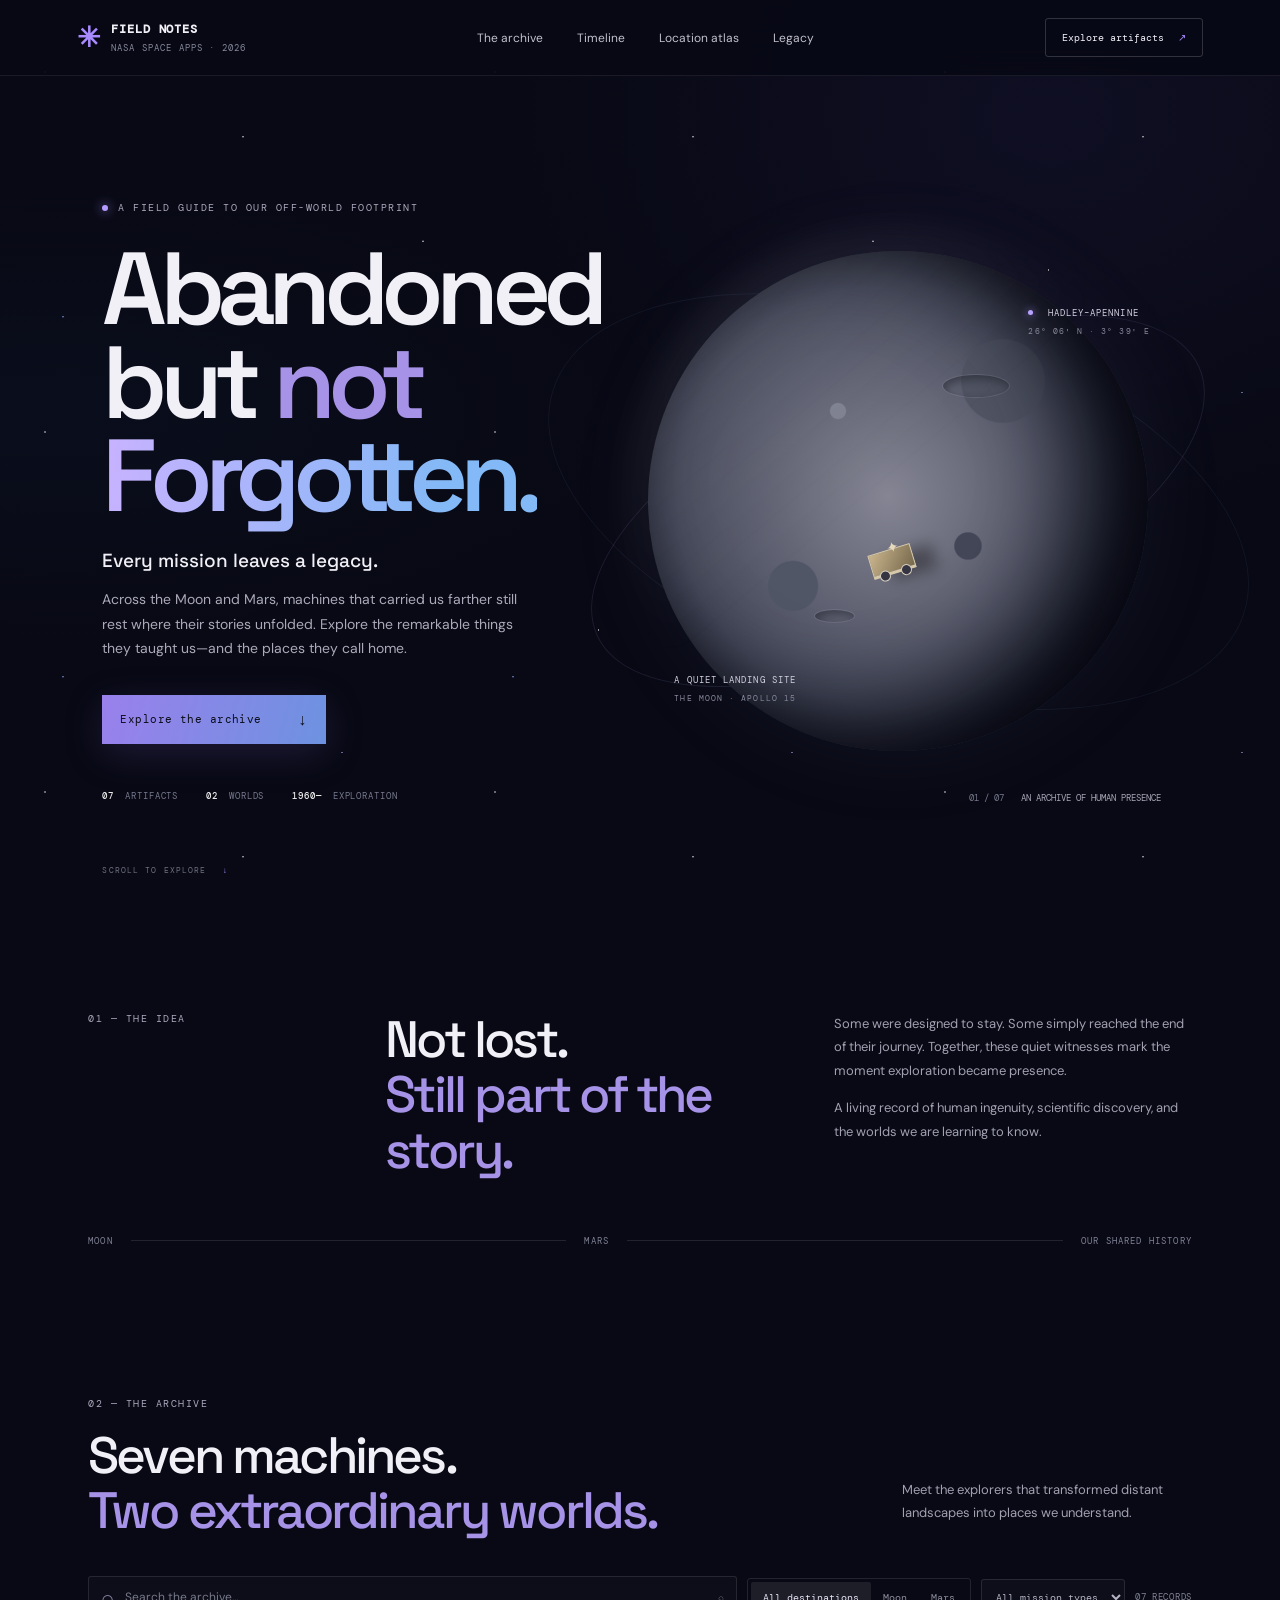
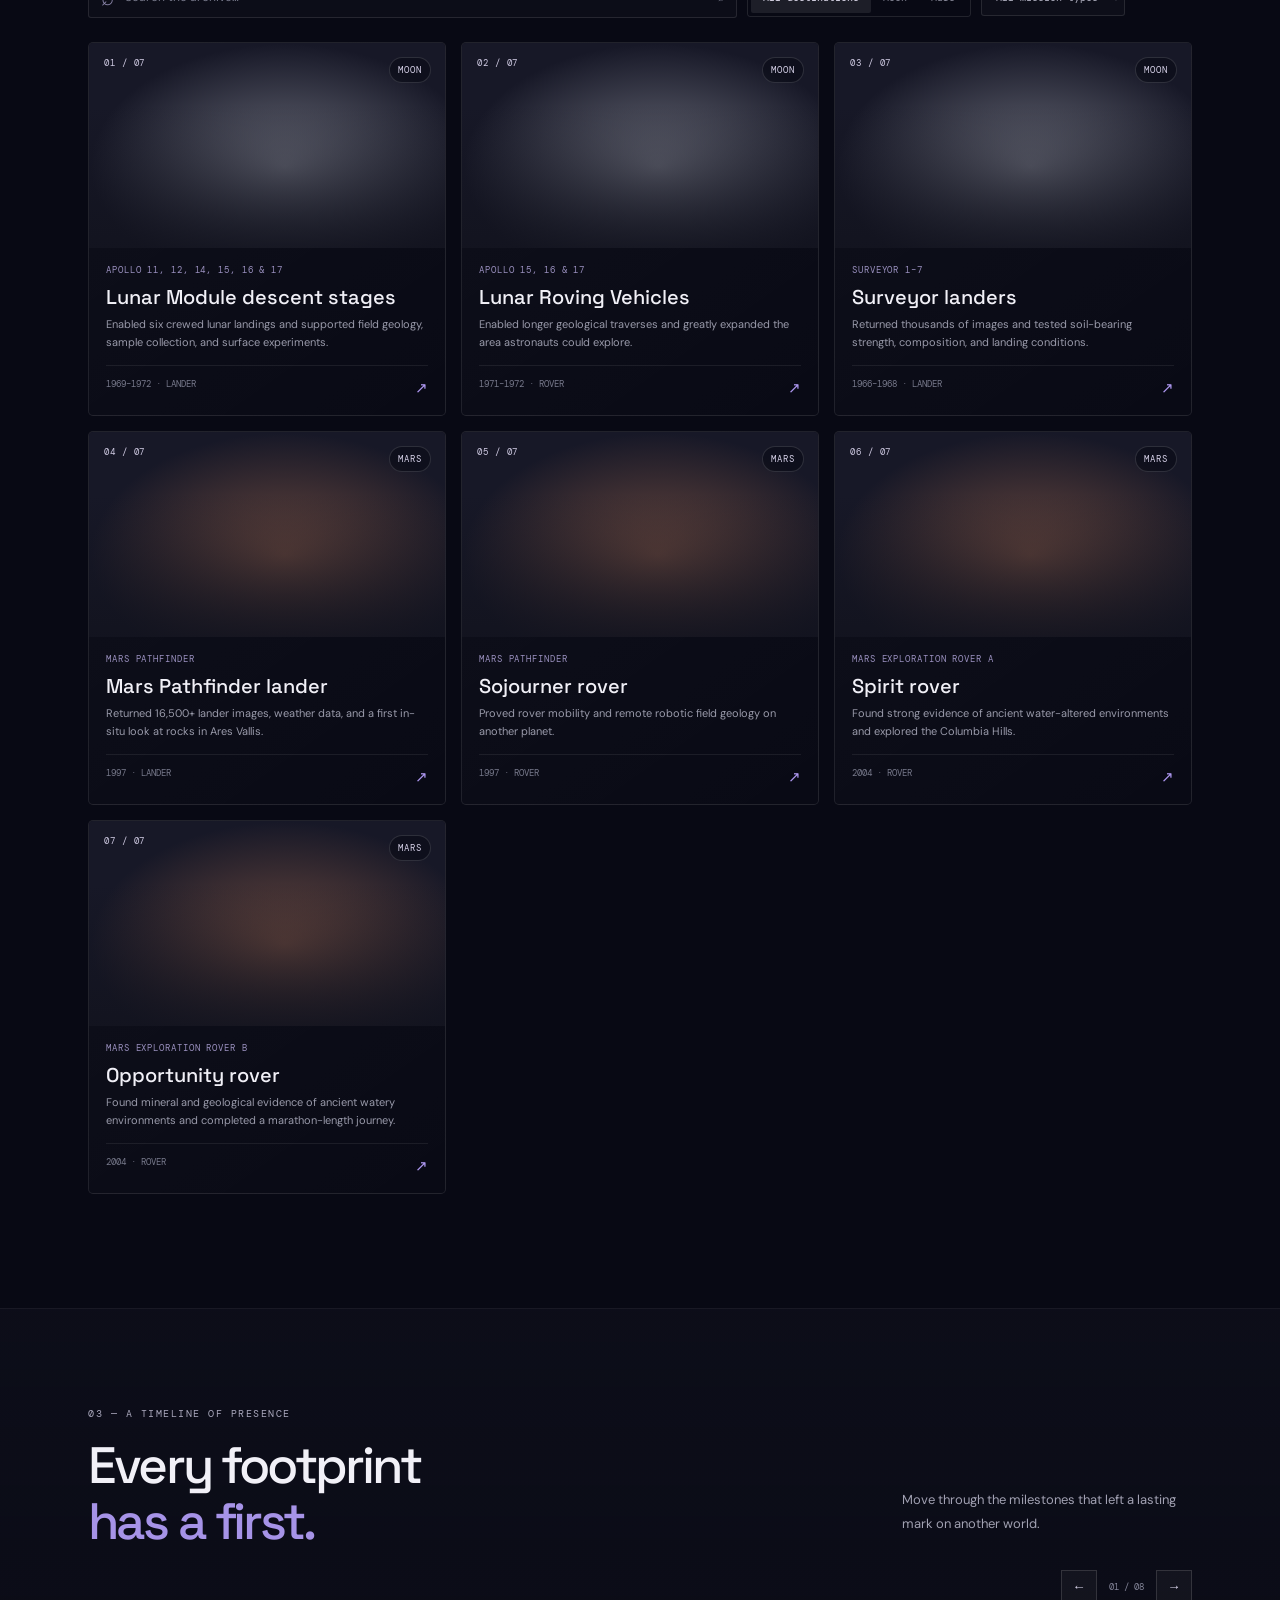
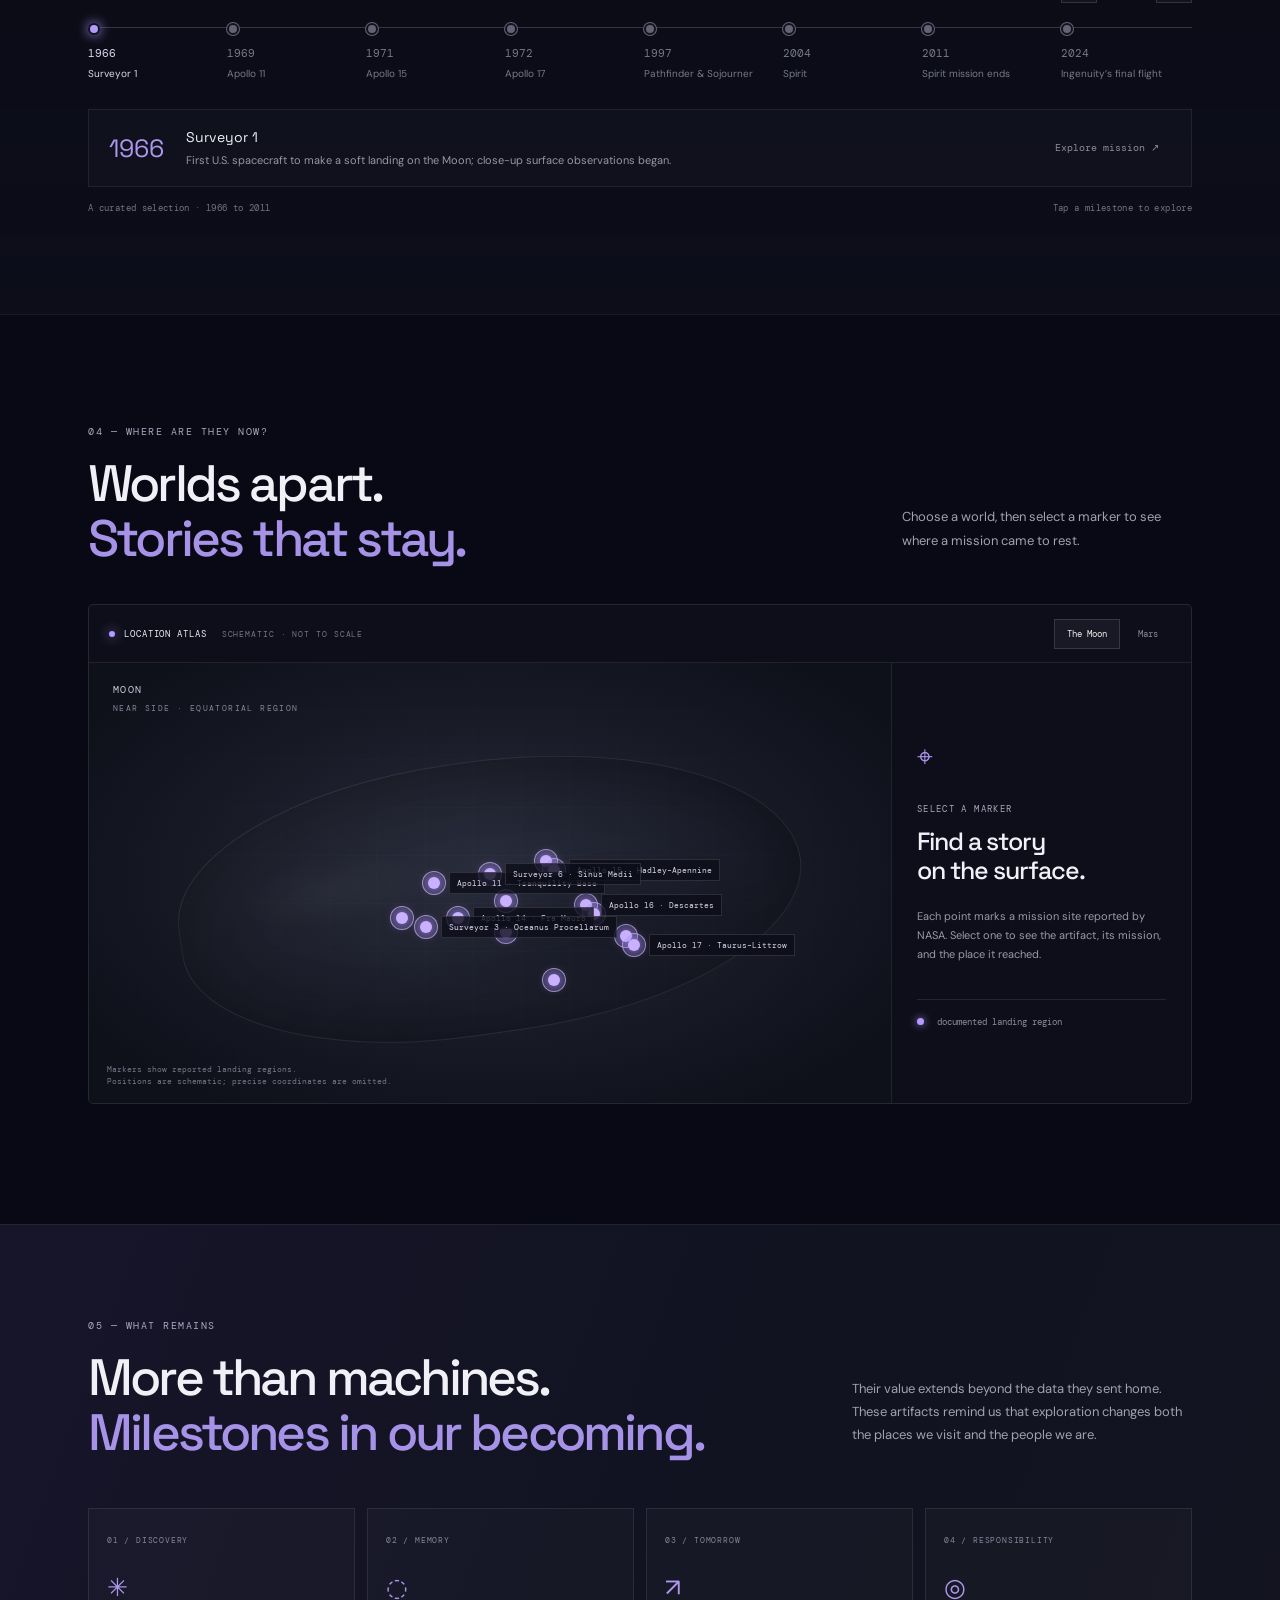
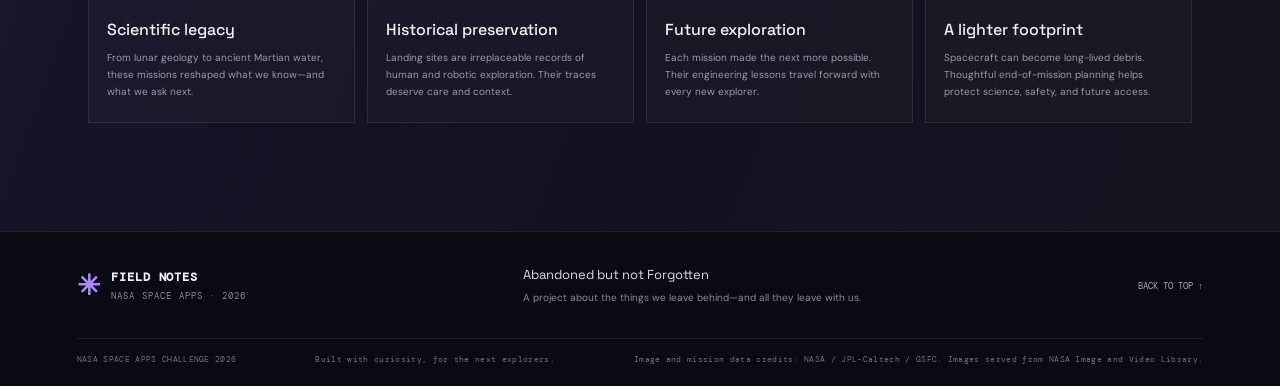
==== index.html @ ffd1c93d "Build Abandoned but not Forgotten website" ====
<!doctype html>
<html lang="en">
<head>
<meta charset="utf-8"><meta name="viewport" content="width=device-width,initial-scale=1"><meta name="theme-color" content="#080914">
<meta name="description" content="Explore the stories and scientific legacy of spacecraft left on the Moon and Mars."><title>Abandoned but not Forgotten — A Space Legacy Atlas</title>
<link rel="preconnect" href="https://images-assets.nasa.gov"><link rel="stylesheet" href="style.css">
</head>
<body>
<div class="stars" aria-hidden="true"></div><header class="topbar"><a class="brand" href="#home"><span class="brand-mark">✳</span><span>FIELD NOTES <small>NASA SPACE APPS · 2026</small></span></a><nav><a href="#archive">The archive</a><a href="#timeline">Timeline</a><a href="#atlas">Location atlas</a><a href="#legacy">Legacy</a></nav><a class="nav-cta" href="#archive">Explore artifacts <span>↗</span></a><button class="menu-toggle" aria-label="Open navigation">☰</button></header>
<main>
<section class="hero" id="home"><div class="hero-copy"><div class="eyebrow"><i></i> A FIELD GUIDE TO OUR OFF-WORLD FOOTPRINT</div><h1>Abandoned<br>but <em>not</em><br><span>Forgotten.</span></h1><p class="hero-sub">Every mission leaves a legacy.</p><p class="hero-text">Across the Moon and Mars, machines that carried us farther still rest where their stories unfolded. Explore the remarkable things they taught us—and the places they call home.</p><a class="button primary" href="#archive">Explore the archive <span>↓</span></a><div class="hero-meta"><span><b>07</b> ARTIFACTS</span><span><b>02</b> WORLDS</span><span><b>1960—</b> EXPLORATION</span></div></div><div class="hero-art"><div class="orbit orbit-one"></div><div class="orbit orbit-two"></div><div class="moon"></div><div class="moon-crater crater-a"></div><div class="moon-crater crater-b"></div><div class="hero-rover"><span>✦</span></div><div class="hero-label label-top"><span class="pulse"></span> HADLEY–APENNINE <small>26° 06′ N · 3° 39′ E</small></div><div class="hero-label label-bottom">A QUIET LANDING SITE <small>THE MOON · APOLLO 15</small></div><div class="art-caption">01 / 07 <span>AN ARCHIVE OF HUMAN PRESENCE</span></div></div><div class="scroll-hint">SCROLL TO EXPLORE <span>↓</span></div></section>
<section class="intro section-wrap"><div class="section-kicker">01 — THE IDEA</div><div><h2>Not lost.<br><em>Still part of the story.</em></h2></div><div class="intro-copy"><p>Some were designed to stay. Some simply reached the end of their journey. Together, these quiet witnesses mark the moment exploration became presence.</p><p class="muted">A living record of human ingenuity, scientific discovery, and the worlds we are learning to know.</p></div><div class="intro-rule"><span>MOON</span><i></i><span>MARS</span><i></i><span>OUR SHARED HISTORY</span></div></section>
<section id="archive" class="archive section-wrap"><div class="section-heading"><div><div class="section-kicker">02 — THE ARCHIVE</div><h2>Seven machines.<br><em>Two extraordinary worlds.</em></h2></div><p>Meet the explorers that transformed distant landscapes into places we understand.</p></div><div class="controls"><label class="searchbox"><span>⌕</span><input id="search" type="search" placeholder="Search the archive…" aria-label="Search artifacts"><kbd>⌕</kbd></label><div class="filter-group" id="destinationFilters"><button class="filter active" data-filter="destination" data-value="all">All destinations</button><button class="filter" data-filter="destination" data-value="Moon">Moon</button><button class="filter" data-filter="destination" data-value="Mars">Mars</button></div><select id="categoryFilter" aria-label="Filter by mission category"><option value="all">All mission types</option><option value="lander">Landers</option><option value="rover">Rovers</option></select><span class="result-count" id="resultCount">07 RECORDS</span></div><div class="artifact-grid" id="artifactGrid"></div><div class="no-results" id="noResults" hidden>No artifacts match that search. Try another name or filter.</div></section>
<section id="timeline" class="timeline-section"><div class="section-wrap"><div class="section-heading"><div><div class="section-kicker">03 — A TIMELINE OF PRESENCE</div><h2>Every footprint<br><em>has a first.</em></h2></div><p>Move through the milestones that left a lasting mark on another world.</p></div><div class="timeline-controls"><button id="timelinePrev" aria-label="Previous mission">←</button><span id="timelineCounter">01 / 07</span><button id="timelineNext" aria-label="Next mission">→</button></div><div class="timeline-track" id="timelineTrack"></div><div class="timeline-detail" id="timelineDetail"></div><div class="timeline-note">A curated selection · 1966 to 2011 <span>Tap a milestone to explore</span></div></div></section>
<section id="atlas" class="atlas-section section-wrap"><div class="section-heading"><div><div class="section-kicker">04 — WHERE ARE THEY NOW?</div><h2>Worlds apart.<br><em>Stories that stay.</em></h2></div><p>Choose a world, then select a marker to see where a mission came to rest.</p></div><div class="atlas-shell"><div class="atlas-toolbar"><div><span class="live-dot"></span> LOCATION ATLAS <small>SCHEMATIC · NOT TO SCALE</small></div><div class="world-tabs"><button class="world-tab active" data-world="Moon">The Moon</button><button class="world-tab" data-world="Mars">Mars</button></div></div><div class="planet-map moon-map" id="planetMap"><div class="map-grid"></div><div class="map-world-label">MOON <small>NEAR SIDE · EQUATORIAL REGION</small></div><div class="map-coast"></div><div id="mapMarkers"></div><div class="map-footnote">Markers show reported landing regions.<br>Positions are schematic; precise coordinates are omitted.</div></div><aside class="atlas-info" id="atlasInfo"><div class="info-icon">⌖</div><div class="section-kicker">SELECT A MARKER</div><h3>Find a story<br>on the surface.</h3><p>Each point marks a mission site reported by NASA. Select one to see the artifact, its mission, and the place it reached.</p><div class="atlas-key"><i></i> documented landing region</div></aside></div></section>
<section id="legacy" class="legacy-section"><div class="section-wrap"><div class="section-kicker">05 — WHAT REMAINS</div><div class="legacy-head"><h2>More than machines.<br><em>Milestones in our becoming.</em></h2><p>Their value extends beyond the data they sent home. These artifacts remind us that exploration changes both the places we visit and the people we are.</p></div><div class="legacy-grid"><article><span>01 / DISCOVERY</span><div class="legacy-icon">✳</div><h3>Scientific legacy</h3><p>From lunar geology to ancient Martian water, these missions reshaped what we know—and what we ask next.</p></article><article><span>02 / MEMORY</span><div class="legacy-icon">◌</div><h3>Historical preservation</h3><p>Landing sites are irreplaceable records of human and robotic exploration. Their traces deserve care and context.</p></article><article><span>03 / TOMORROW</span><div class="legacy-icon">↗</div><h3>Future exploration</h3><p>Each mission made the next more possible. Their engineering lessons travel forward with every new explorer.</p></article><article><span>04 / RESPONSIBILITY</span><div class="legacy-icon">◎</div><h3>A lighter footprint</h3><p>Spacecraft can become long-lived debris. Thoughtful end-of-mission planning helps protect science, safety, and future access.</p></article></div></div></section>
</main><footer><div class="footer-main"><a class="brand" href="#home"><span class="brand-mark">✳</span><span>FIELD NOTES <small>NASA SPACE APPS · 2026</small></span></a><p>Abandoned but not Forgotten<br><span>A project about the things we leave behind—and all they leave with us.</span></p><a href="#home" class="back-top">BACK TO TOP ↑</a></div><div class="footer-bottom"><span>NASA SPACE APPS CHALLENGE 2026</span><span>Built with curiosity, for the next explorers.</span><span>Image and mission data credits: NASA / JPL-Caltech / GSFC. Images served from NASA Image and Video Library.</span></div></footer>
<div class="modal-backdrop" id="modalBackdrop" hidden><section class="modal" role="dialog" aria-modal="true" aria-labelledby="modalTitle"><button class="modal-close" id="modalClose" aria-label="Close details">×</button><div class="modal-image" id="modalImage"></div><div class="modal-content"><div class="section-kicker" id="modalKicker"></div><h2 id="modalTitle"></h2><p class="modal-deck" id="modalDeck"></p><div class="modal-facts" id="modalFacts"></div><div class="modal-story" id="modalStory"></div><a class="source-link" id="modalSource" target="_blank" rel="noreferrer">Read the NASA mission record ↗</a></div></section></div><script src="script.js"></script></body></html>
---- style.css ----
@import url('https://fonts.googleapis.com/css2?family=DM+Mono:wght@400;500&family=DM+Sans:wght@400;500;600;700&family=Space+Grotesk:wght@400;500;600;700&display=swap');
:root{--bg:#080914;--panel:#10111f;--ink:#f1f0f7;--muted:#9a9bab;--line:#ffffff1b;--purple:#a98bff;--blue:#83b8ff;--mono:'DM Mono',monospace;--display:'Space Grotesk',sans-serif;--sans:'DM Sans',sans-serif}*{box-sizing:border-box}html{scroll-behavior:smooth;scroll-padding-top:80px}body{margin:0;background:var(--bg);color:var(--ink);font-family:var(--sans);font-size:15px;overflow-x:hidden}body:before{content:'';position:fixed;inset:0;pointer-events:none;z-index:-2;background:radial-gradient(ellipse at 82% 13%,#29235a38,transparent 37%),radial-gradient(ellipse at 5% 46%,#14284b24,transparent 34%),#080914}.stars{position:fixed;inset:0;pointer-events:none;z-index:-1;opacity:.55;background-image:radial-gradient(1px 1px at 10% 20%,#fff 60%,transparent),radial-gradient(1px 1px at 76% 9%,#bcb4ff 60%,transparent),radial-gradient(1px 1px at 54% 38%,#fff 60%,transparent),radial-gradient(1px 1px at 33% 75%,#fff 60%,transparent),radial-gradient(1px 1px at 94% 67%,#fff 60%,transparent),radial-gradient(1px 1px at 14% 88%,#92b7ff 60%,transparent);background-size:450px 360px;animation:twinkle 8s ease-in-out infinite alternate}@keyframes twinkle{to{opacity:.25}}a{color:inherit;text-decoration:none}.topbar{height:76px;display:flex;align-items:center;justify-content:space-between;padding:0 6vw;border-bottom:1px solid #ffffff12;position:sticky;top:0;z-index:9;background:#080914d9;backdrop-filter:blur(18px)}.brand{display:flex;align-items:center;gap:10px;font:600 12px var(--mono);letter-spacing:.08em}.brand small{display:block;font:9px var(--mono);color:#87899d;letter-spacing:.13em;margin-top:5px}.brand-mark{color:var(--purple);font-size:28px}.topbar nav{display:flex;gap:34px;color:#c1c1cd;font-size:12px}.topbar nav a:hover,.back-top:hover{color:var(--purple)}.nav-cta{font:10px var(--mono);border:1px solid #ffffff2b;border-radius:3px;padding:12px 16px}.nav-cta span{color:var(--purple);margin-left:8px}.menu-toggle{display:none;background:none;border:0;color:white;font-size:22px}.hero{min-height:690px;height:calc(100vh - 76px);max-height:850px;position:relative;padding:8vh 8vw 5vh;display:grid;grid-template-columns:48% 52%;align-items:center;overflow:hidden}.hero-copy{position:relative;z-index:2;max-width:590px}.eyebrow,.section-kicker{font:10px var(--mono);letter-spacing:.15em;color:#aaa8bd}.eyebrow{display:flex;align-items:center;gap:10px}.eyebrow i,.live-dot{height:6px;width:6px;background:#b69bff;box-shadow:0 0 12px #a78bff;border-radius:50%}.hero h1{font:600 clamp(62px,8vw,112px)/.91 var(--display);letter-spacing:-.075em;margin:28px 0 20px}.hero h1 em,h2 em{font-style:normal;color:#a693e7}.hero h1 span{background:linear-gradient(95deg,#c9b2ff,#82b9f6 80%);color:transparent;background-clip:text}.hero-sub{font:500 19px var(--display);margin:26px 0 12px}.hero-text{max-width:430px;line-height:1.75;color:#aaaaba;font-size:14px}.button{display:inline-flex;align-items:center;gap:36px;margin-top:20px;padding:14px 18px;font:11px var(--mono);letter-spacing:.04em}.primary{background:linear-gradient(105deg,#9a80ec,#6d92e0);color:#0b0d19;box-shadow:0 10px 38px #745ec134}.primary span{font-size:16px}.hero-meta{display:flex;gap:28px;margin-top:46px;color:#77798e;font:9px var(--mono);letter-spacing:.1em}.hero-meta b{color:#eee;font-weight:500;margin-right:5px}.hero-art{height:95%;position:relative;display:grid;place-items:center}.moon{height:min(41vw,500px);width:min(41vw,500px);border-radius:50%;position:absolute;background:radial-gradient(circle at 38% 32%,#7e8190 0 1.6%,transparent 1.9%),radial-gradient(circle at 64% 59%,#434758 0 3%,transparent 3.3%),radial-gradient(circle at 29% 67%,#515666 0 5%,transparent 5.3%),radial-gradient(circle at 71% 26%,#515564 0 8%,transparent 8.3%),radial-gradient(circle at 48% 49%,#858594,#45495a 58%,#222431 76%);box-shadow:inset -56px -20px 95px #050610,0 0 90px #9c90d015;animation:float 10s ease-in-out infinite}.moon:after{content:'';position:absolute;inset:-5%;border-radius:50%;background:linear-gradient(140deg,#ffffff12,transparent 48%);filter:blur(14px)}@keyframes float{50%{transform:translateY(-12px)}}.orbit{position:absolute;border:1px solid #a7a0e21f;border-radius:50%;width:118%;height:42%;transform:rotate(-24deg)}.orbit-two{width:130%;height:55%;transform:rotate(18deg);border-color:#8ab9ef12}.moon-crater{position:absolute;border:1px solid #bfc1d225;border-radius:50%;box-shadow:inset 3px 4px 9px #17192377}.crater-a{width:68px;height:24px;top:31%;right:30%}.crater-b{width:41px;height:14px;top:66%;left:35%}.hero-rover{position:absolute;width:44px;height:25px;top:57%;left:45%;z-index:2;border:1px solid #d7c8a7;border-bottom-width:3px;background:linear-gradient(130deg,#c9b48c,#77694d);transform:rotate(-17deg);box-shadow:20px 7px 14px #1116}.hero-rover:before,.hero-rover:after{content:'';position:absolute;width:9px;height:9px;border:1px solid #d6d0bf;background:#353442;border-radius:50%;bottom:-8px}.hero-rover:before{left:5px}.hero-rover:after{right:4px}.hero-rover span{position:absolute;top:-12px;left:19px;color:#e4d8bd}.hero-label{position:absolute;font:9px var(--mono);letter-spacing:.12em;color:#d2d0e1}.hero-label small{display:block;margin-top:7px;color:#88899d;font-size:8px}.label-top{top:21%;right:5%}.label-bottom{bottom:20%;left:10%;text-align:right}.pulse{display:inline-block;width:5px;height:5px;border-radius:50%;background:#b9a3ff;margin:0 8px 1px 0;box-shadow:0 0 8px #a98bff}.art-caption{position:absolute;bottom:5%;right:3%;font:9px var(--mono);color:#77798e}.art-caption span{color:#a7a5b6;margin-left:12px}.scroll-hint{position:absolute;bottom:3%;left:8%;font:8px var(--mono);letter-spacing:.14em;color:#6f7081}.scroll-hint span{color:var(--purple);margin-left:10px}.section-wrap{max-width:1180px;margin:auto;padding-left:38px;padding-right:38px}.intro{padding-top:112px;padding-bottom:76px;display:grid;grid-template-columns:1fr 1.55fr 1.3fr;gap:22px;align-items:start}.intro h2,.section-heading h2,.legacy-head h2{font:500 clamp(34px,4vw,55px)/1.08 var(--display);letter-spacing:-.055em;margin:0}.intro-copy p,.section-heading>p,.legacy-head>p{color:#a1a1b2;line-height:1.8;font-size:13px;margin:0 0 14px}.intro-rule{grid-column:1/-1;display:flex;align-items:center;gap:18px;margin-top:35px;font:9px var(--mono);letter-spacing:.13em;color:#808196}.intro-rule i{height:1px;background:#ffffff1b;flex:1}.archive{padding-top:74px;padding-bottom:114px}.section-heading{display:flex;justify-content:space-between;align-items:end;gap:50px;margin-bottom:38px}.section-heading .section-kicker,.legacy-section .section-kicker{margin-bottom:18px}.section-heading>p{max-width:290px}.controls{display:flex;align-items:center;gap:10px;margin:0 0 24px;flex-wrap:wrap}.searchbox{height:42px;display:flex;align-items:center;gap:9px;border:1px solid var(--line);background:#ffffff05;border-radius:3px;padding:0 12px;flex:1;min-width:190px}.searchbox>span{font-size:22px;color:#8b86aa}.searchbox input{background:none;border:0;outline:none;color:#eee;font:12px var(--sans);width:100%}.searchbox input::placeholder{color:#77798b}.searchbox kbd{font:10px var(--mono);color:#77798b}.filter-group{border:1px solid var(--line);display:flex;border-radius:3px;padding:3px}.filter{border:0;background:none;color:#8c8d9d;font:10px var(--mono);padding:9px 12px;cursor:pointer}.filter.active{background:#ffffff16;color:#e7e3f5;border-radius:2px}.controls select{background:#0d0e19;color:#b4b4c4;border:1px solid var(--line);padding:10px;font:10px var(--mono);border-radius:3px}.result-count{font:9px var(--mono);color:#818294;letter-spacing:.08em;margin-left:auto}.artifact-grid{display:grid;grid-template-columns:repeat(3,1fr);gap:15px}.artifact-card{border:1px solid #ffffff17;border-radius:5px;background:linear-gradient(145deg,#ffffff08,#ffffff02);overflow:hidden;cursor:pointer;transition:transform .3s,border-color .3s,background .3s}.artifact-card:hover{transform:translateY(-5px);border-color:#a993e566;background:#ffffff0d}.card-art{height:205px;background:#151827;position:relative;overflow:hidden}.card-art img{width:100%;height:100%;object-fit:cover;opacity:.84;transition:transform .6s,opacity .4s}.artifact-card:hover .card-art img{transform:scale(1.05);opacity:1}.card-art:after{content:'';position:absolute;inset:30% 0 0;background:linear-gradient(transparent,#12131ed9)}.card-number,.card-world{position:absolute;z-index:1;font:9px var(--mono);letter-spacing:.1em}.card-number{top:14px;left:15px;color:#d1cce4}.card-world{top:14px;right:14px;color:#d8d3ea;background:#08091490;padding:6px 8px;border:1px solid #ffffff22;border-radius:20px}.card-meta{padding:16px 17px 17px}.card-meta .mission{font:9px var(--mono);color:#9b91c0;letter-spacing:.1em}.card-meta h3{font:500 20px var(--display);margin:8px 0 6px}.card-meta p{color:#999aaa;font-size:11px;line-height:1.55;margin:0;min-height:35px}.card-bottom{border-top:1px solid #ffffff12;margin-top:14px;padding-top:12px;display:flex;justify-content:space-between;color:#77798b;font:9px var(--mono)}.card-bottom b{font-weight:400;color:#dedbea}.card-arrow{color:#ae98f1;font-size:15px}.no-results{padding:60px 12px;text-align:center;color:#aaa;font:13px var(--mono)}.timeline-section{padding:98px 0 100px;background:linear-gradient(180deg,#10111d99,#0c0d18dd,#11111f99);border-top:1px solid #ffffff0c;border-bottom:1px solid #ffffff0c}.timeline-controls{display:flex;align-items:center;gap:12px;justify-content:flex-end;margin-top:-17px;margin-bottom:24px}.timeline-controls button{height:33px;width:36px;color:#d9d4ea;background:#ffffff08;border:1px solid #ffffff22;cursor:pointer}.timeline-controls button:hover{background:#a98bff2b}.timeline-controls span{font:9px var(--mono);color:#85869a}.timeline-track{position:relative;display:flex;justify-content:space-between;border-top:1px solid #ffffff2a;padding-top:18px;gap:8px}.timeline-track:before{content:'';position:absolute;width:var(--progress,0%);height:1px;top:-1px;left:0;background:linear-gradient(90deg,#9f84e9,#86b4ed);transition:width .4s}.time-point{position:relative;width:14%;cursor:pointer;color:#77798a}.time-point:before{content:'';position:absolute;width:8px;height:8px;border-radius:50%;background:#646376;top:-23px;left:0;border:2px solid #11121e;box-shadow:0 0 0 1px #646376;transition:.2s}.time-point.active{color:#ddd9ee}.time-point.active:before{background:#b19afa;box-shadow:0 0 12px #ad95ff}.time-point b{display:block;font:11px var(--mono);margin-bottom:7px}.time-point span{font-size:10px;line-height:1.4;display:block;max-width:125px}.timeline-detail{min-height:75px;margin-top:28px;padding:17px 20px;border:1px solid #ffffff13;background:#ffffff04;display:flex;align-items:center;gap:22px}.timeline-detail .year{font:25px var(--display);color:#ad96ee}.timeline-detail strong{font:14px var(--display)}.timeline-detail p{font-size:11px;color:#9697a8;margin:5px 0 0;line-height:1.5}.timeline-note{margin-top:15px;color:#727486;font:9px var(--mono);letter-spacing:.04em;display:flex;justify-content:space-between}.atlas-section{padding-top:110px;padding-bottom:120px}.atlas-shell{display:grid;grid-template-columns:1fr 300px;border:1px solid #ffffff1a;border-radius:5px;overflow:hidden;background:#0d0e19}.atlas-toolbar{grid-column:1/-1;height:58px;display:flex;align-items:center;justify-content:space-between;padding:0 20px;border-bottom:1px solid #ffffff15;font:9px var(--mono);letter-spacing:.1em}.atlas-toolbar>div:first-child{display:flex;align-items:center;gap:9px}.atlas-toolbar small{color:#737587;font-size:8px;margin-left:6px}.world-tabs{display:flex;gap:5px}.world-tab{padding:8px 12px;color:#87899a;border:1px solid transparent;background:none;font:9px var(--mono);cursor:pointer}.world-tab.active{border-color:#ffffff22;background:#ffffff0c;color:#eee}.planet-map{height:440px;position:relative;overflow:hidden;background:radial-gradient(ellipse at 50% 48%,#292c3b,#171925 52%,#0e101a 85%);isolation:isolate}.planet-map.mars-map{background:radial-gradient(ellipse at 48% 52%,#573a39,#342827 48%,#18151b 85%)}.map-grid{position:absolute;inset:0;opacity:.2;background-image:linear-gradient(#c4c4d51a 1px,transparent 1px),linear-gradient(90deg,#c4c4d51a 1px,transparent 1px);background-size:48px 48px;mask-image:radial-gradient(ellipse at center,#000 20%,transparent 85%)}.map-world-label{position:absolute;top:20px;left:24px;font:10px var(--mono);letter-spacing:.14em;color:#cbc9dc}.map-world-label small{display:block;margin-top:7px;color:#858698;font-size:8px}.map-coast{position:absolute;width:78%;height:62%;left:11%;top:22%;border-radius:47% 53% 49% 45%;transform:rotate(-8deg);border:1px solid #c3c1d218;background:radial-gradient(ellipse at 25% 40%,#ffffff08,transparent 15%),radial-gradient(ellipse at 67% 65%,#08091442,transparent 31%),linear-gradient(130deg,#ffffff08,#0000 60%);box-shadow:inset 0 0 70px #0004}.mars-map .map-coast{border-radius:44% 48% 53% 42%;border-color:#e9aba521;background:radial-gradient(ellipse at 41% 50%,#b0654b17,transparent 27%),linear-gradient(125deg,#ffffff0a,#0000 58%)}.marker{position:absolute;transform:translate(-50%,-50%);width:24px;height:24px;border:1px solid #ddcaff99;border-radius:50%;background:#a58af333;color:#e3d4ff;z-index:2;cursor:pointer;display:grid;place-items:center;font-size:15px;transition:.2s}.marker:after{content:'';position:absolute;inset:5px;border-radius:50%;background:#c9b1ff;box-shadow:0 0 11px #ac8fff}.mars-map .marker{border-color:#ffc4a588;background:#ffae6833}.mars-map .marker:after{background:#ffb87c;box-shadow:0 0 10px #ffac6b}.marker:hover,.marker.selected{transform:translate(-50%,-50%) scale(1.35)}.marker-label{position:absolute;z-index:3;transform:translate(15px,-50%);white-space:nowrap;font:8px var(--mono);color:#d9d6e7;background:#0c0d19c9;border:1px solid #ffffff20;padding:5px 7px;pointer-events:none}.map-footnote{position:absolute;bottom:15px;left:18px;font:8px/1.6 var(--mono);color:#77798a}.atlas-info{padding:30px 25px;border-left:1px solid #ffffff15;display:flex;flex-direction:column;align-items:flex-start;justify-content:center}.info-icon{font-size:28px;color:#aa94ef;margin-bottom:28px}.atlas-info .section-kicker{font-size:9px}.atlas-info h3{font:500 25px/1.15 var(--display);letter-spacing:-.04em;margin:12px 0}.atlas-info p{color:#999aaa;line-height:1.7;font-size:11px}.atlas-key{margin-top:25px;padding-top:16px;border-top:1px solid #ffffff18;width:100%;color:#8b8c9d;font:9px var(--mono)}.atlas-key i{display:inline-block;width:7px;height:7px;border-radius:50%;background:#b69bff;box-shadow:0 0 8px #a98bff;margin-right:8px}.legacy-section{padding:94px 0 108px;background:linear-gradient(110deg,#17152a,#111321 55%,#131420);border-top:1px solid #ffffff10}.legacy-head{display:flex;justify-content:space-between;gap:50px;align-items:end}.legacy-head>p{max-width:340px}.legacy-grid{display:grid;grid-template-columns:repeat(4,1fr);gap:12px;margin-top:47px}.legacy-grid article{border:1px solid #ffffff16;background:#ffffff05;padding:19px 18px 22px;min-height:210px}.legacy-grid article>span{font:8px var(--mono);letter-spacing:.1em;color:#85869a}.legacy-icon{font-size:25px;color:#ad98ec;margin:23px 0 15px}.legacy-grid h3{font:500 16px var(--display);margin:0 0 9px}.legacy-grid p{font-size:10px;line-height:1.7;color:#999aaa;margin:0}footer{padding:32px 6vw 22px;background:#090a13;border-top:1px solid #ffffff19}.footer-main{display:flex;align-items:center;justify-content:space-between;padding-bottom:30px}.footer-main>p{font:13px/1.7 var(--display);color:#dedbe9;margin:0}.footer-main>p span{font:10px var(--sans);color:#898a9b}.back-top{font:9px var(--mono);color:#a9a6ba}.footer-bottom{border-top:1px solid #ffffff14;padding-top:15px;display:flex;justify-content:space-between;gap:14px;color:#6e7081;font:8px var(--mono);letter-spacing:.04em}.modal-backdrop{position:fixed;inset:0;z-index:20;background:#050610d9;backdrop-filter:blur(10px);display:grid;place-items:center;padding:20px}.modal-backdrop[hidden]{display:none}.modal{width:min(900px,96vw);max-height:90vh;overflow:auto;border:1px solid #ffffff24;background:#10111f;border-radius:6px;display:grid;grid-template-columns:42% 58%;position:relative;box-shadow:0 25px 100px #000b;animation:modalIn .25s ease-out}@keyframes modalIn{from{opacity:0;transform:translateY(10px)}to{opacity:1;transform:translateY(0)}}.modal-close{position:absolute;top:12px;right:12px;width:35px;height:35px;border-radius:50%;background:#090a15aa;color:#fff;border:1px solid #ffffff40;font-size:22px;cursor:pointer;z-index:2}.modal-image{min-height:100%;background:#161827 center/cover;position:relative}.modal-image:after{content:'NASA / JPL';position:absolute;bottom:12px;left:14px;font:8px var(--mono);color:#ddd}.modal-content{padding:38px 38px 32px}.modal-content h2{font:500 36px/1.1 var(--display);letter-spacing:-.05em;margin:12px 0}.modal-deck{color:#b3b3c2;line-height:1.6;font-size:12px}.modal-facts{display:grid;grid-template-columns:1fr 1fr;gap:12px;padding:16px 0;margin:18px 0;border-top:1px solid #ffffff18;border-bottom:1px solid #ffffff18}.fact label{display:block;font:8px var(--mono);color:#85869a;letter-spacing:.1em;margin-bottom:5px}.fact b{font:11px var(--sans);font-weight:500}.modal-story h4{font:11px var(--mono);color:#b39cf1;letter-spacing:.08em;margin:17px 0 6px}.modal-story p{color:#9b9cac;line-height:1.65;font-size:11px;margin:0}.source-link{display:inline-block;margin-top:20px;font:9px var(--mono);color:#c1b0f8;border-bottom:1px solid #a690eb66;padding-bottom:4px}
@media(max-width:900px){.topbar{padding:0 4vw}.topbar nav{gap:16px}.hero{padding-left:6vw;padding-right:5vw;grid-template-columns:50% 50%}.moon{height:min(47vw,430px);width:min(47vw,430px)}.section-wrap{padding-left:28px;padding-right:28px}.artifact-grid{grid-template-columns:repeat(2,1fr)}.atlas-shell{grid-template-columns:1fr 250px}.legacy-grid{grid-template-columns:repeat(2,1fr)}.footer-bottom{flex-wrap:wrap}.footer-bottom span:last-child{width:100%}}
@media(max-width:640px){.topbar{height:64px}.topbar nav,.nav-cta{display:none}.menu-toggle{display:block}.topbar.nav-open nav{display:flex;position:absolute;top:63px;left:0;right:0;padding:20px;background:#0c0d18;flex-direction:column;gap:18px;border-bottom:1px solid #ffffff20}.hero{height:auto;min-height:0;padding:70px 25px 64px;display:flex;flex-direction:column;align-items:stretch}.hero h1{font-size:clamp(61px,16vw,90px)}.hero-copy{max-width:100%}.hero-art{height:330px;margin-top:22px}.moon{height:310px;width:310px}.orbit{width:120%;height:42%}.hero-label.label-top{top:7%;right:0}.hero-label.label-bottom{bottom:4%;left:0}.art-caption{right:0;bottom:0}.hero-meta{gap:13px;font-size:8px;margin-top:34px}.scroll-hint{display:none}.section-wrap{padding-left:22px;padding-right:22px}.intro{padding-top:78px;padding-bottom:50px;grid-template-columns:1fr 2fr;gap:20px}.intro .section-kicker{grid-column:1/-1}.intro h2{font-size:36px}.intro-copy{grid-column:1/-1}.intro-rule{gap:9px;margin-top:10px;font-size:7px}.archive{padding-top:54px;padding-bottom:76px}.section-heading{display:block;margin-bottom:26px}.section-heading>p{margin-top:17px}.section-heading h2,.legacy-head h2{font-size:39px}.controls{gap:8px}.searchbox{flex-basis:100%}.filter-group{flex:1}.filter{padding:8px 9px;font-size:9px}.controls select{flex:1}.result-count{margin-left:0}.artifact-grid{grid-template-columns:1fr}.card-art{height:210px}.timeline-section{padding:74px 0}.timeline-controls{margin-top:0}.timeline-track{overflow-x:auto;justify-content:flex-start;gap:18px;padding-bottom:8px}.time-point{min-width:94px}.timeline-note{font-size:8px;gap:10px}.timeline-detail{align-items:flex-start;gap:14px}.timeline-detail p{max-width:240px}.atlas-section{padding-top:75px;padding-bottom:78px}.atlas-shell{grid-template-columns:1fr}.atlas-toolbar{grid-column:1;height:auto;min-height:58px;padding:12px;gap:8px;flex-wrap:wrap}.atlas-toolbar small{display:none}.planet-map{height:365px}.atlas-info{border-left:0;border-top:1px solid #ffffff15;padding:23px}.atlas-info h3 br{display:none}.legacy-section{padding:72px 0}.legacy-head{display:block}.legacy-head>p{margin-top:18px}.legacy-grid{grid-template-columns:1fr 1fr;gap:8px;margin-top:30px}.legacy-grid article{padding:14px 12px;min-height:215px}.legacy-icon{margin:19px 0 12px}.legacy-grid h3{font-size:14px}.legacy-grid p{font-size:9px}.footer-main{align-items:flex-start;flex-wrap:wrap;gap:18px}.footer-main>p{order:3;width:100%}.back-top{margin-top:10px}.footer-bottom{display:grid;gap:10px;font-size:7px}.footer-bottom span:last-child{width:auto}.modal{grid-template-columns:1fr;max-height:92vh}.modal-image{min-height:190px;height:190px}.modal-content{padding:25px 22px}.modal-content h2{font-size:30px}.modal-facts{gap:10px}}
@media(prefers-reduced-motion:reduce){*,*:before,*:after{animation-duration:.01ms!important;animation-iteration-count:1!important;scroll-behavior:auto!important;transition-duration:.01ms!important}}
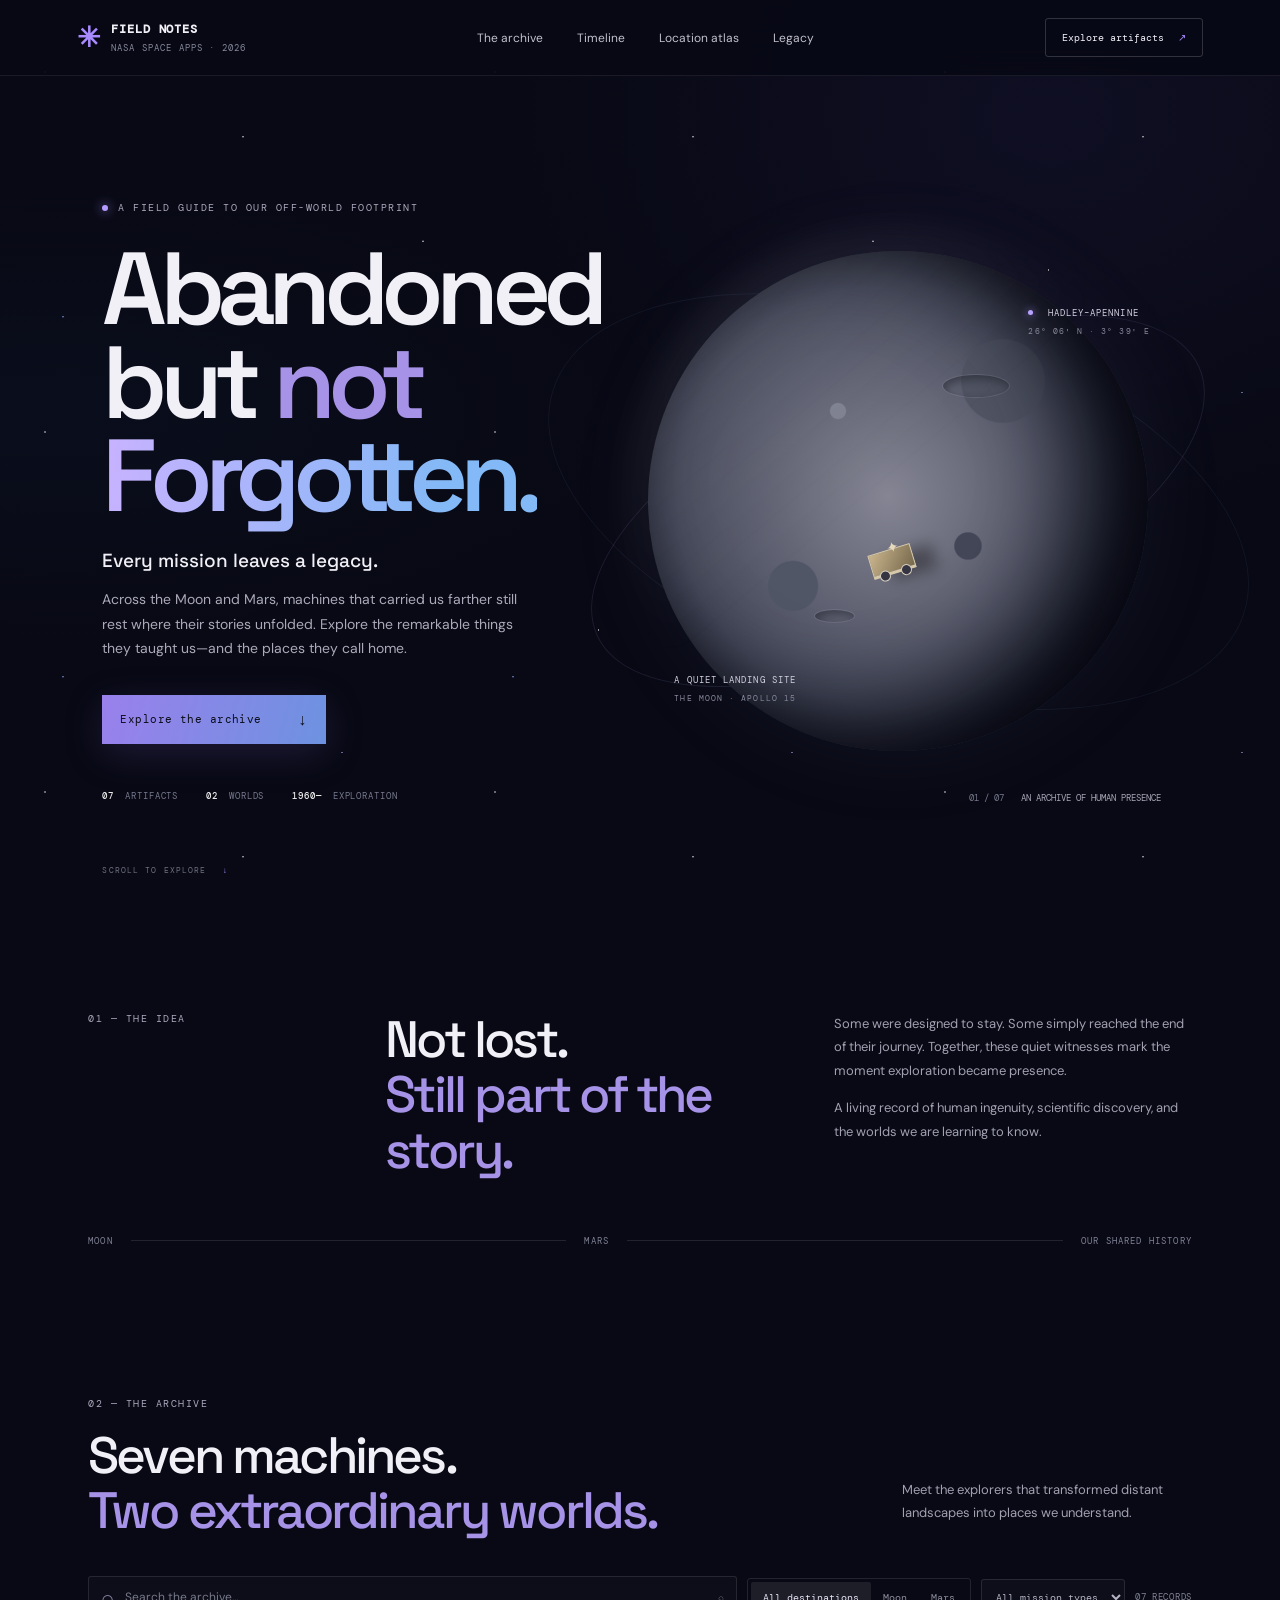
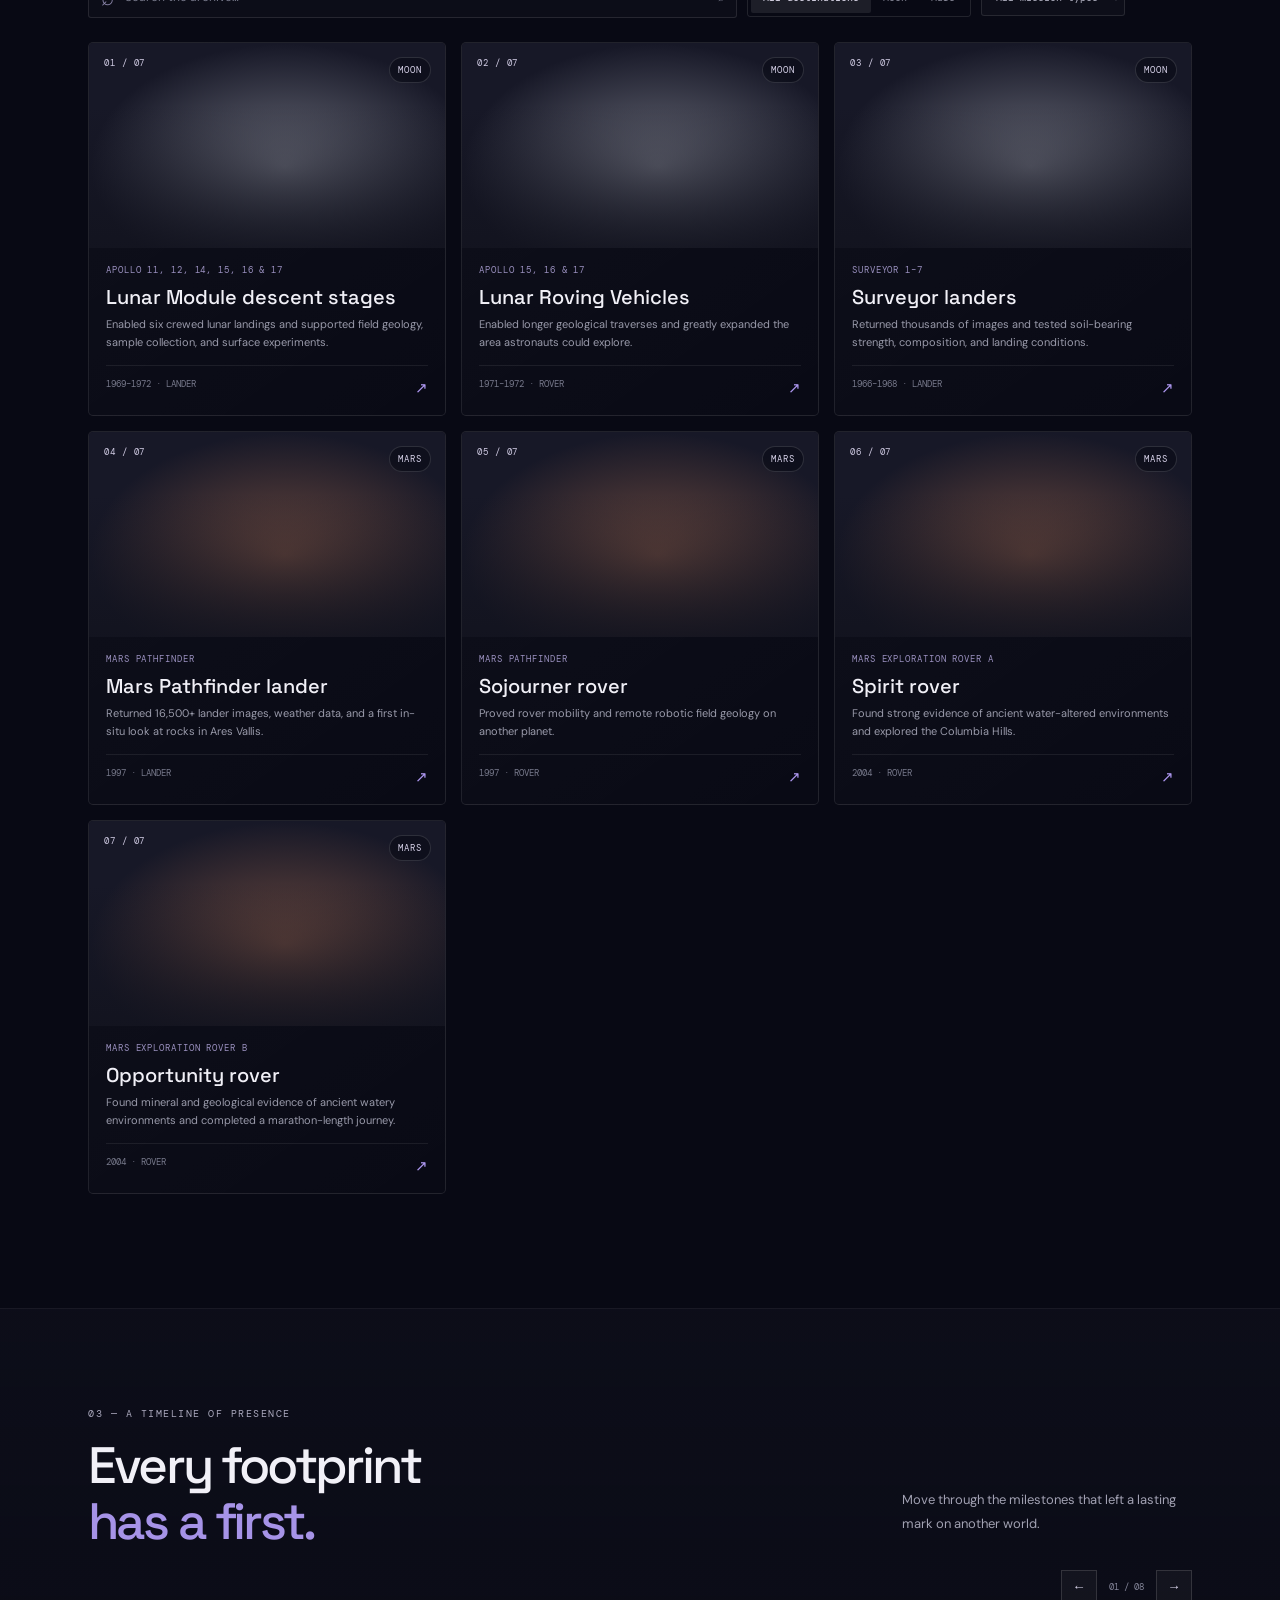
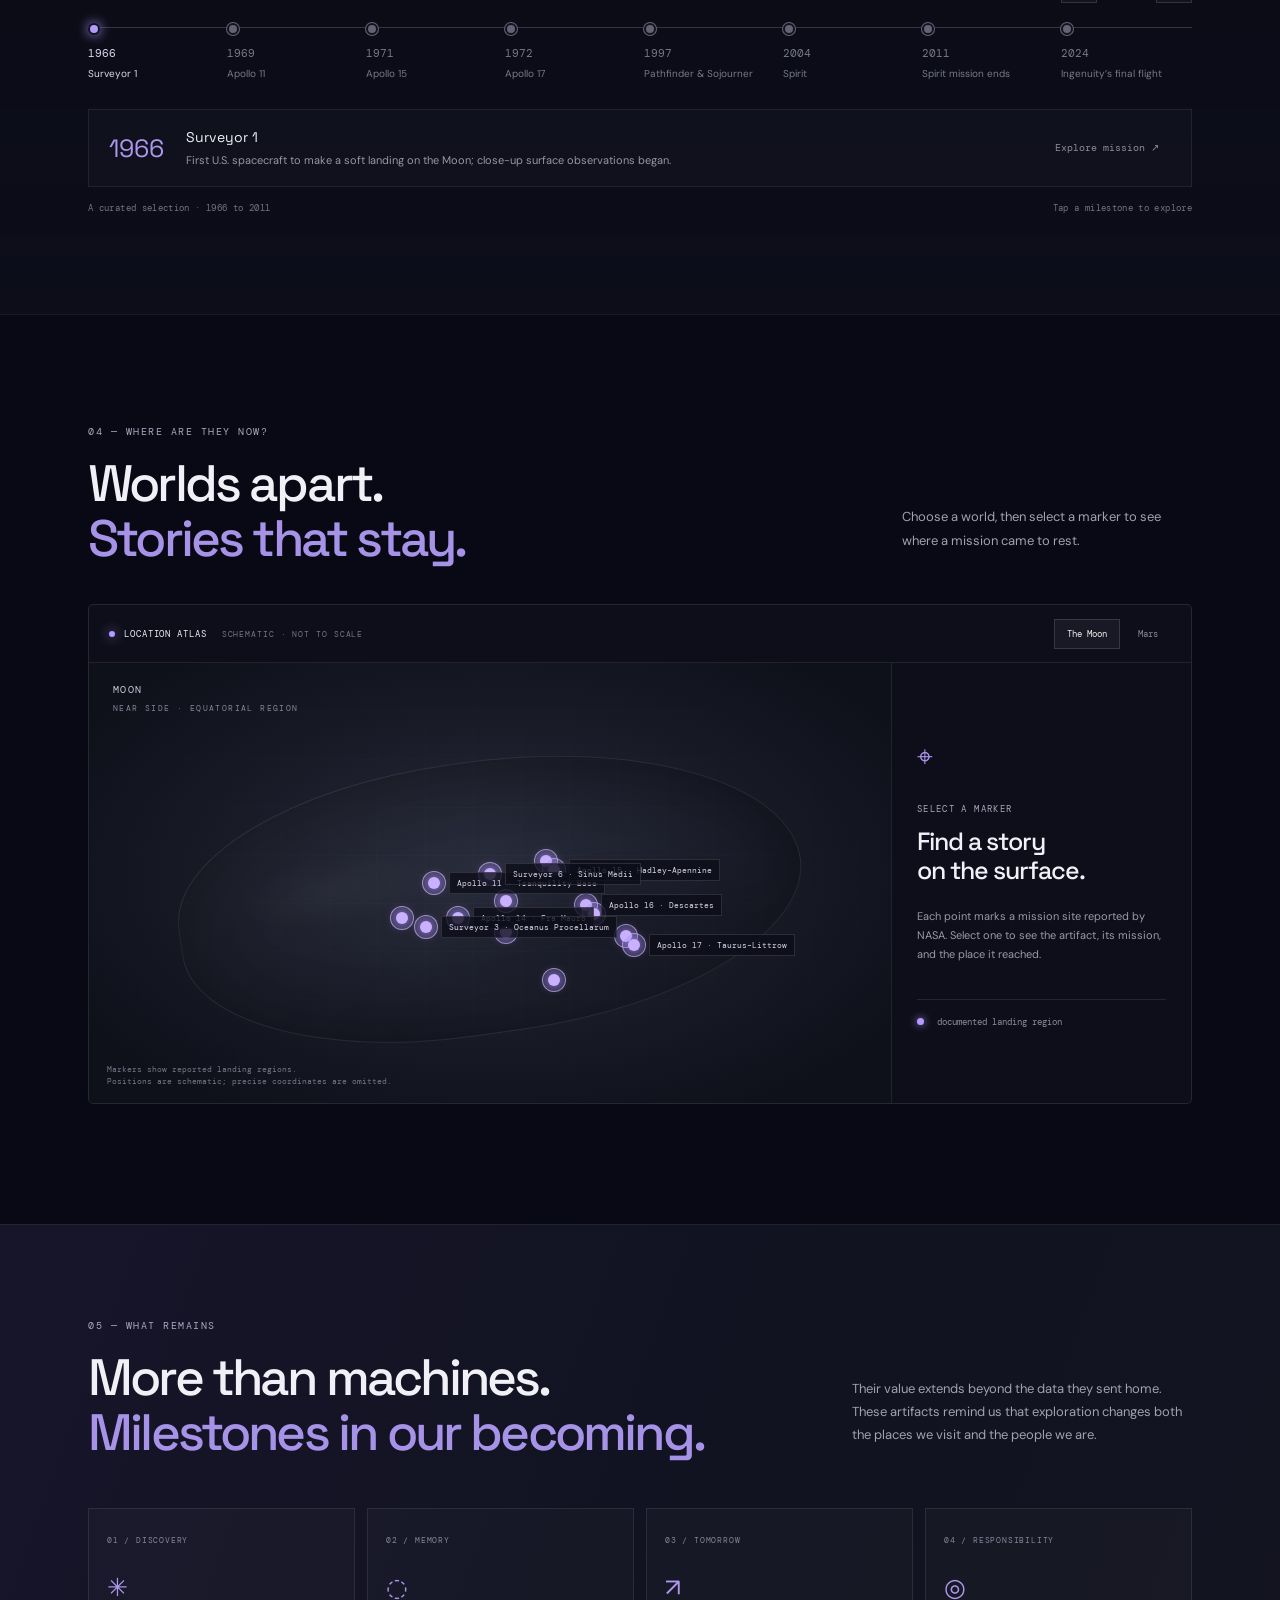
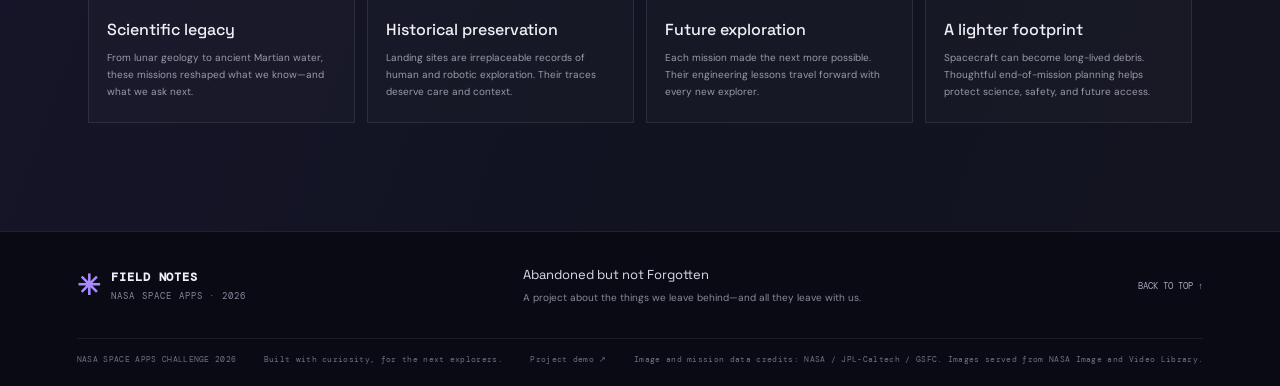
==== commit ca8689da: "Add final Space Apps submission demo" ====
--- a/index.html
+++ b/index.html
@@ -14,5 +14,6 @@
 <section id="timeline" class="timeline-section"><div class="section-wrap"><div class="section-heading"><div><div class="section-kicker">03 — A TIMELINE OF PRESENCE</div><h2>Every footprint<br><em>has a first.</em></h2></div><p>Move through the milestones that left a lasting mark on another world.</p></div><div class="timeline-controls"><button id="timelinePrev" aria-label="Previous mission">←</button><span id="timelineCounter">01 / 07</span><button id="timelineNext" aria-label="Next mission">→</button></div><div class="timeline-track" id="timelineTrack"></div><div class="timeline-detail" id="timelineDetail"></div><div class="timeline-note">A curated selection · 1966 to 2011 <span>Tap a milestone to explore</span></div></div></section>
 <section id="atlas" class="atlas-section section-wrap"><div class="section-heading"><div><div class="section-kicker">04 — WHERE ARE THEY NOW?</div><h2>Worlds apart.<br><em>Stories that stay.</em></h2></div><p>Choose a world, then select a marker to see where a mission came to rest.</p></div><div class="atlas-shell"><div class="atlas-toolbar"><div><span class="live-dot"></span> LOCATION ATLAS <small>SCHEMATIC · NOT TO SCALE</small></div><div class="world-tabs"><button class="world-tab active" data-world="Moon">The Moon</button><button class="world-tab" data-world="Mars">Mars</button></div></div><div class="planet-map moon-map" id="planetMap"><div class="map-grid"></div><div class="map-world-label">MOON <small>NEAR SIDE · EQUATORIAL REGION</small></div><div class="map-coast"></div><div id="mapMarkers"></div><div class="map-footnote">Markers show reported landing regions.<br>Positions are schematic; precise coordinates are omitted.</div></div><aside class="atlas-info" id="atlasInfo"><div class="info-icon">⌖</div><div class="section-kicker">SELECT A MARKER</div><h3>Find a story<br>on the surface.</h3><p>Each point marks a mission site reported by NASA. Select one to see the artifact, its mission, and the place it reached.</p><div class="atlas-key"><i></i> documented landing region</div></aside></div></section>
 <section id="legacy" class="legacy-section"><div class="section-wrap"><div class="section-kicker">05 — WHAT REMAINS</div><div class="legacy-head"><h2>More than machines.<br><em>Milestones in our becoming.</em></h2><p>Their value extends beyond the data they sent home. These artifacts remind us that exploration changes both the places we visit and the people we are.</p></div><div class="legacy-grid"><article><span>01 / DISCOVERY</span><div class="legacy-icon">✳</div><h3>Scientific legacy</h3><p>From lunar geology to ancient Martian water, these missions reshaped what we know—and what we ask next.</p></article><article><span>02 / MEMORY</span><div class="legacy-icon">◌</div><h3>Historical preservation</h3><p>Landing sites are irreplaceable records of human and robotic exploration. Their traces deserve care and context.</p></article><article><span>03 / TOMORROW</span><div class="legacy-icon">↗</div><h3>Future exploration</h3><p>Each mission made the next more possible. Their engineering lessons travel forward with every new explorer.</p></article><article><span>04 / RESPONSIBILITY</span><div class="legacy-icon">◎</div><h3>A lighter footprint</h3><p>Spacecraft can become long-lived debris. Thoughtful end-of-mission planning helps protect science, safety, and future access.</p></article></div></div></section>
-</main><footer><div class="footer-main"><a class="brand" href="#home"><span class="brand-mark">✳</span><span>FIELD NOTES <small>NASA SPACE APPS · 2026</small></span></a><p>Abandoned but not Forgotten<br><span>A project about the things we leave behind—and all they leave with us.</span></p><a href="#home" class="back-top">BACK TO TOP ↑</a></div><div class="footer-bottom"><span>NASA SPACE APPS CHALLENGE 2026</span><span>Built with curiosity, for the next explorers.</span><span>Image and mission data credits: NASA / JPL-Caltech / GSFC. Images served from NASA Image and Video Library.</span></div></footer>
+</main><footer><div class="footer-main"><a class="brand" href="#home"><span class="brand-mark">✳</span><span>FIELD NOTES <small>NASA SPACE APPS · 2026</small></span></a><p>Abandoned but not Forgotten<br><span>A project about the things we leave behind—and all they leave with us.</span></p><a href="#home" class="back-top">BACK TO TOP ↑</a></div><div class="footer-bottom"><span>NASA SPACE APPS CHALLENGE 2026</span><span>Built with curiosity, for the next explorers.</span><a href="demo.html">Project demo ↗</a><span>Image and mission data credits: NASA / JPL-Caltech / GSFC. Images served from NASA Image and Video Library.</span></div></footer>
 <div class="modal-backdrop" id="modalBackdrop" hidden><section class="modal" role="dialog" aria-modal="true" aria-labelledby="modalTitle"><button class="modal-close" id="modalClose" aria-label="Close details">×</button><div class="modal-image" id="modalImage"></div><div class="modal-content"><div class="section-kicker" id="modalKicker"></div><h2 id="modalTitle"></h2><p class="modal-deck" id="modalDeck"></p><div class="modal-facts" id="modalFacts"></div><div class="modal-story" id="modalStory"></div><a class="source-link" id="modalSource" target="_blank" rel="noreferrer">Read the NASA mission record ↗</a></div></section></div><script src="script.js"></script></body></html>
+
